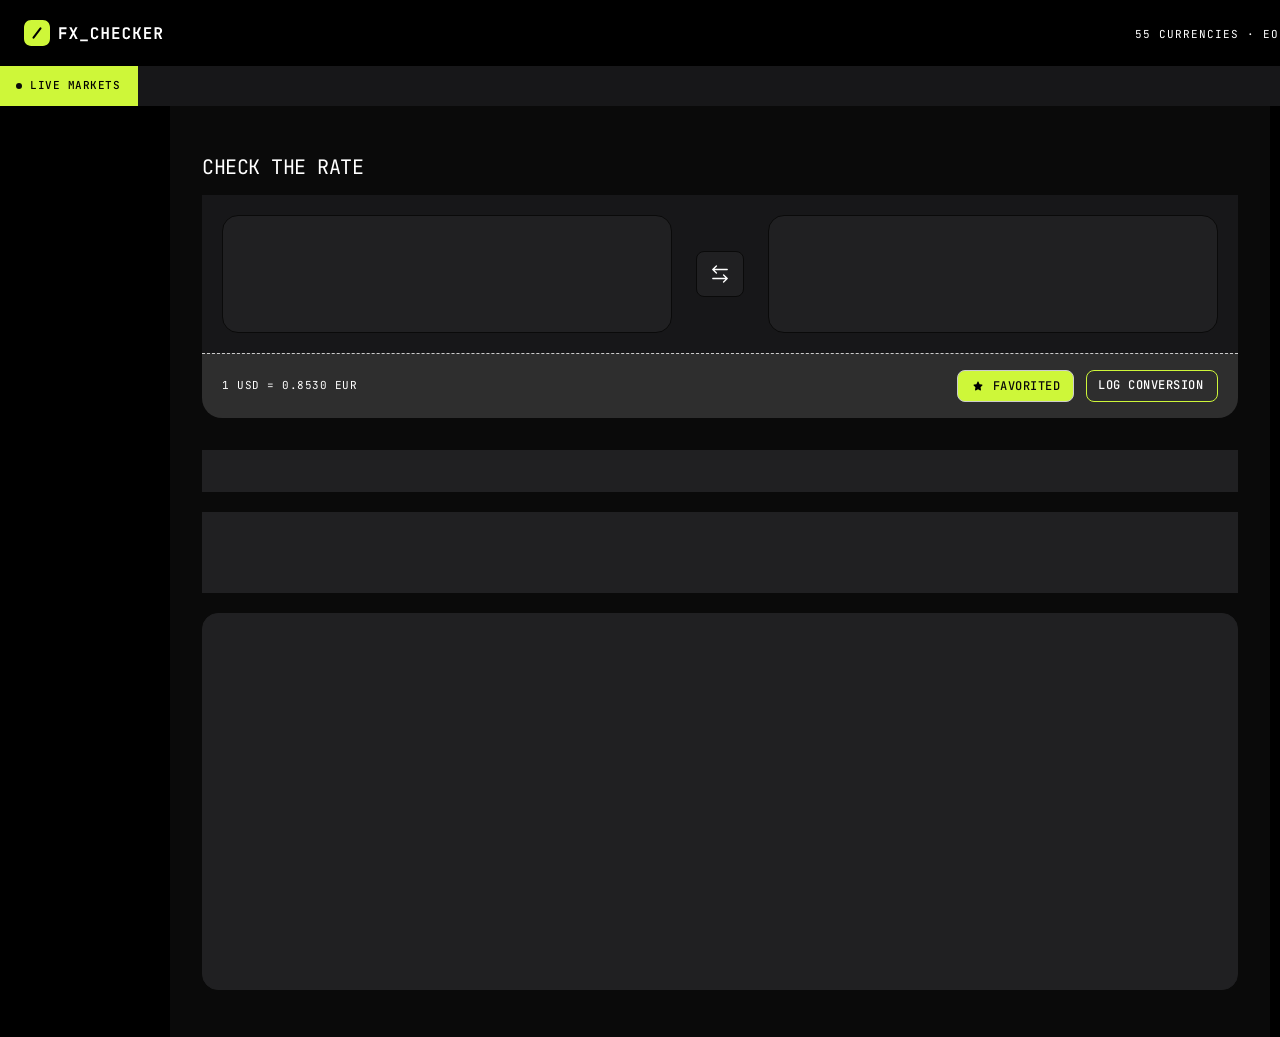
==== index.html @ 10e7f553 "add details container with desktop tabs, stats container and chart" ====
<!DOCTYPE html>
<html lang="en">
<head>
  <meta charset="UTF-8">
  <meta name="viewport" content="width=device-width, initial-scale=1.0">
  <link rel="stylesheet" href="css/styles.css">
  <link rel="icon" type="image/png" sizes="32x32" href="./assets/images/favicon-32x32.png">

  <title>Frontend Mentor | FX Checker</title>
</head>
<body>
  <main>
    <header id="header">
      <div id="logo">
        <img src="./assets/images/logo.svg" alt="FX Checker">
      </div>
      <div id="header-right">
        <span>55 CURRENCIES · EOD · ECB DATA</span>
      </div>
    </header>

    <section id="live-markets">
        <!-- Dynamic: scrolling list of currency pairs, each with its rate and 24h change (▲ up / ▼ down) -->
         <div id="live-market-left">
          <div id="circle"></div>
          <div id="text">
            LIVE MARKETS
          </div>
         </div>

         <ul id="list-container-right"></ul>
    </section>
    <section class="content">
      <div class="converter-wrapper">
        <div id="section-title">
          CHECK THE RATE
        </div>
        <div class="converter">
          <div id="top-container">
            <div class="container"></div>
            <div class="exchange-button">
              <img src="./assets/images/icon-exchange.svg" alt="Exchange">
            </div>
            <div class="container"></div>
          </div>
          <div id="bottom-container">
            <div id="conversion-rate">1 USD = 0.8530 EUR</div>
            <div id="conversion-info-container">
              <div class="favorite-button">
                <div id="star">
                  <img src="./assets/images/icon-star-filled.svg" alt="Star">
                </div>
                <div id="logo-conversion-text">
                  FAVORITED
                </div>
              </div>
              <div class="log-conversion-button">
                <div id="log-conversion-text">
                  LOG CONVERSION
                </div>
              </div>
            </div>
          </div>
        </div>
      </div>

      <div id="details-container">
        <div id="desktop-tabs"></div>
        <div id="stats-container"></div>
        <div id="chart"></div>
      </div>
    </section>

  </main>
<script src="js/main.js"></script>
</body>
</html>
---- css/styles.css ----
@font-face {
    font-family: 'JetBrains Mono';
    src: url("../assets/fonts/jetbrains-mono/jetbrains-mono-variable.ttf") format('truetype');
    font-weight: 100 800;
    font-style: normal;
}

*{
    margin: 0;
    padding: 0;
    box-sizing: border-box; 
}

body{
    color: white;
    background: black;
}

main{
    width:1440px;
    height: 1037px;
}

#header{
    display: flex;
    align-items: center;
    justify-content: space-between;
    width: 1440px;
    height: 66px;
    padding: 20px 24PX;
}


#logo{
    display: flex;
    justify-content: space-between;
    /*background-color: red;*/
    align-items: center;
    width: 139px;
    height: 26px;
    opacity: 100%;
    color: #FFFFFF;
    z-index: 9999;
}



#header-right{
    width: 281px;
    height: 17px;
    font-family: 'JetBrains Mono';
    font-weight: 400;
    font-style: Regular;
    font-size: 14px;
    line-height: 120%;
    letter-spacing: 1px;

}

#header-right span{
 font-family: JetBrains Mono;
 font-weight: 400;
 font-style: Regular;
 font-size: 11px;
 /*leading-trim: NONE;*/
 line-height: 120%;
 letter-spacing: 1px; 
}


#live-markets{
    display: flex;
    align-items: center;
    overflow: hidden;
    width: 1440px;
    height: 40px;
    gap: 10px;
    /*opacity: 1;*/
    background: var(--colors-neutral-700, #171719);
}


#live-market-left{
  display: flex;
  align-items: center;
  /*justify-content: center;*/
  width: 138px;
  height: 40px;
  gap: 8px;
  opacity: 1;
  border-right: 1px;
  padding: 12px 16px;
  background-color: #cef739;
  color: black;
  z-index: 9999;
   
}


#live-market-left #circle{
    width: 6px;
    height: 6px;
    background-color:#0A0A0A;
    border-radius: 999px;
    /*border: 1px solid red;*/
}


#live-market-left #text{
   width: 92px;
   height: 16px;
   font-family: 'JetBrains Mono';
   font-weight: 500;
   font-style: Medium;
   font-size: 11px;
   
   /*leading-trim: NONE;*/
   line-height: 130%;
   letter-spacing: 0.5px;
}

#list-container-right{ 
    display: flex;
    animation: scroll 1000s linear infinite;
    height: 40px;
    
}

#list-container-right li{
    display: flex;
    width: 208px;
    height: 40px;
    list-style: none;
    border-right: 1px solid grey;
    padding: 12px 20px;
}




@keyframes scroll {
    0% {
        transform: translateX(100wv);
    }
    100% {
        transform: translateX(-100%);
    }
}


/* EXCHANGE CURRENCY DIV START */

.content{
    display: flex;
    flex-direction: column;
    width: 1100px;
    height: 931px;
    background: var(--colors-neutral-900, #0A0A0A);
    /*border: 1px solid #ccc;*/
    margin: 0 auto;
    padding: 49px 32px;
    gap: 32px;
}

.converter-wrapper{
    display: flex;
    flex-direction: column;
    width: 1036px;
    height: 263px;
    gap: 16px;
    /*border-radius: 8px;*/
    /*border: 1px solid #ccc;*/

}

#section-title{
    width: 162px;
    height: 24px;
    font-family: 'JetBrains Mono';
    font-weight: 400;
    font-style: Regular;
    font-size: 20px;
    letter-spacing: -0.5px;
    line-height: 120%;
    vertical-align: middle;
    color: #FFFFFF  ;
}

.converter{
    width: 1036px;
    height: 223px;
    border-radius: 20px;
    /*border: 1px;*/
    color: #171719;
    /*background-color: #ccc;*/

}


#top-container{
  display: flex;
  gap: 24px;
  align-items: center;
  width: 1036px;
  height: 158px;
  padding: 20px;
  background-color: #171719;  
}


#top-container .container{
    width: 450px;
    height: 118px;
    border-radius: 16px;
    /*border: 1px;*/
    gap: 20px;
    padding: 20px;
    color: #202022;
    background-color: #202022;
    border: 1px solid #0A0A0A;
}

#top-container .exchange-button{
    display: flex;
    align-items: center;
    justify-content: center;
    width: 48px;
    height: 46px;
    border-radius: 8px;
    border: 1px solid #0A0A0A;
    background-color: #202022;;
}

.exchange-button img{
    width: 18px;
    height: 18px;
}


#bottom-container{
    display: flex;
    justify-content: space-between;
    align-items: center;
    width: 1036px;
    height: 65px;
    padding: 16px 20px;
    opacity: 1;
    border-top: 1px dashed #ccc;
    background-color: #2E2E2E;
    /*border-style: dashed;*/
    border-bottom-left-radius: 20px;
    border-bottom-right-radius: 20px;
    color: #2E2E2E; 

}

#conversion-rate{
    width: 139px;
    height: 14px;
    opacity: 1;
    /*border: 1px solid #ccc;*/
    color: #FFFFFF;
    font-family: JetBrains Mono;
    font-weight: 400;
    font-style: Regular;
    font-size: 11px; /*font-size: 12px;*/  
    line-height: 120%;
    letter-spacing: 0.5px;


}

#conversion-info-container{
    display: flex;
    justify-content: space-between;
    align-items: center;
    width: 261px;
    height: 32px; 
    /*border: 1px solid #ccc;*/
}


.favorite-button{
    display: flex;
    justify-content: space-between;
    align-items: center;
    width: 117px;
    height: 32px;
    border-radius: 8px;
    border: 1px;
    padding: 8px 12px;
    border: 1px solid #ccc;
    background-color:#CEF739;
    cursor: pointer;
}

#star{
    display: flex;
    justify-content: center;
    align-items: center;
    width: 16px;
    height: 16px;    
}

#star img{
    width: 12.53px;
    height: 12px;    
    filter: brightness(0);
}

.favorite-button #logo-conversion-text{
    display: flex;
    justify-content: center;
    width: 69px;
    height: 16px;
    font-family: JetBrains Mono;
    font-weight: 500;
    font-style: Medium;
    font-size: 12px;
    /*line-height: 130%;*/
    letter-spacing: 0.5px;
    color: #0A0A0A;
}

.log-conversion-button{
    display: flex;
    justify-content: center;    
    align-items: center;
    width: 132px;
    height: 32px;
    border-radius: 8px;
    border: 1px solid #CEF739;
    cursor: pointer;
}


.log-conversion-button #log-conversion-text{
    width: 108px;
    height: 16px;
    color: #FFFFFF;
    font-family: JetBrains Mono;
    font-weight: 500;
    font-style: Medium;
    font-size: 12px;
    line-height: 130%;
    letter-spacing: 0.5px;
}


#details-container{
    display: flex;
    flex-direction: column;
    gap: 20px;
    height: 540px;
    /* background-color: #171719; */
}

#desktop-tabs{
    display: flex;
    width: 1036px;
    height: 42px;
    border-bottom: 1px solid #202022;
    background-color: #202022;
   
}

#stats-container{
    width: 1036px;
    height: 81px;
    gap: 10px;
    background-color: #202022;
}

#chart{
 gap: 20px;   
 width: 1036px;
 height: 377px;
 border-radius: 16px;
 border: 1px solid #202022;
 background-color: #202022; /* this is just for testing  /  visibility*/
 color: #171719;

}





/* EXCHANGE CURRENCY DIV END */




/*

#live-market-header-left{
    background-color: #cef739;
    padding-top: 10px;
    text-transform: uppercase;
    padding-bottom: 10px;
    padding-left: 1.5rem;
    padding-right: 0.4rem;
    margin: 0;
    color: black;
}

#live-market-data-right{
    display: flex;
    align-items: center;
    padding: 10px 5px;
    text-transform: uppercase;
    background-color: #202022;
    color: #FFFFFF;
    margin: 0;

}

#live-market-data-right li{
    display: inline;
    margin-right: 0;
    padding:10px 15px;

}


#live-market-data{
    color:#FFFFFF;
    display: inline;
    overflow: scroll;

}

#live-market-data li{
    color:#FFFFFF;
    display: inline;
    padding: 10px 15px;

    

}



*/
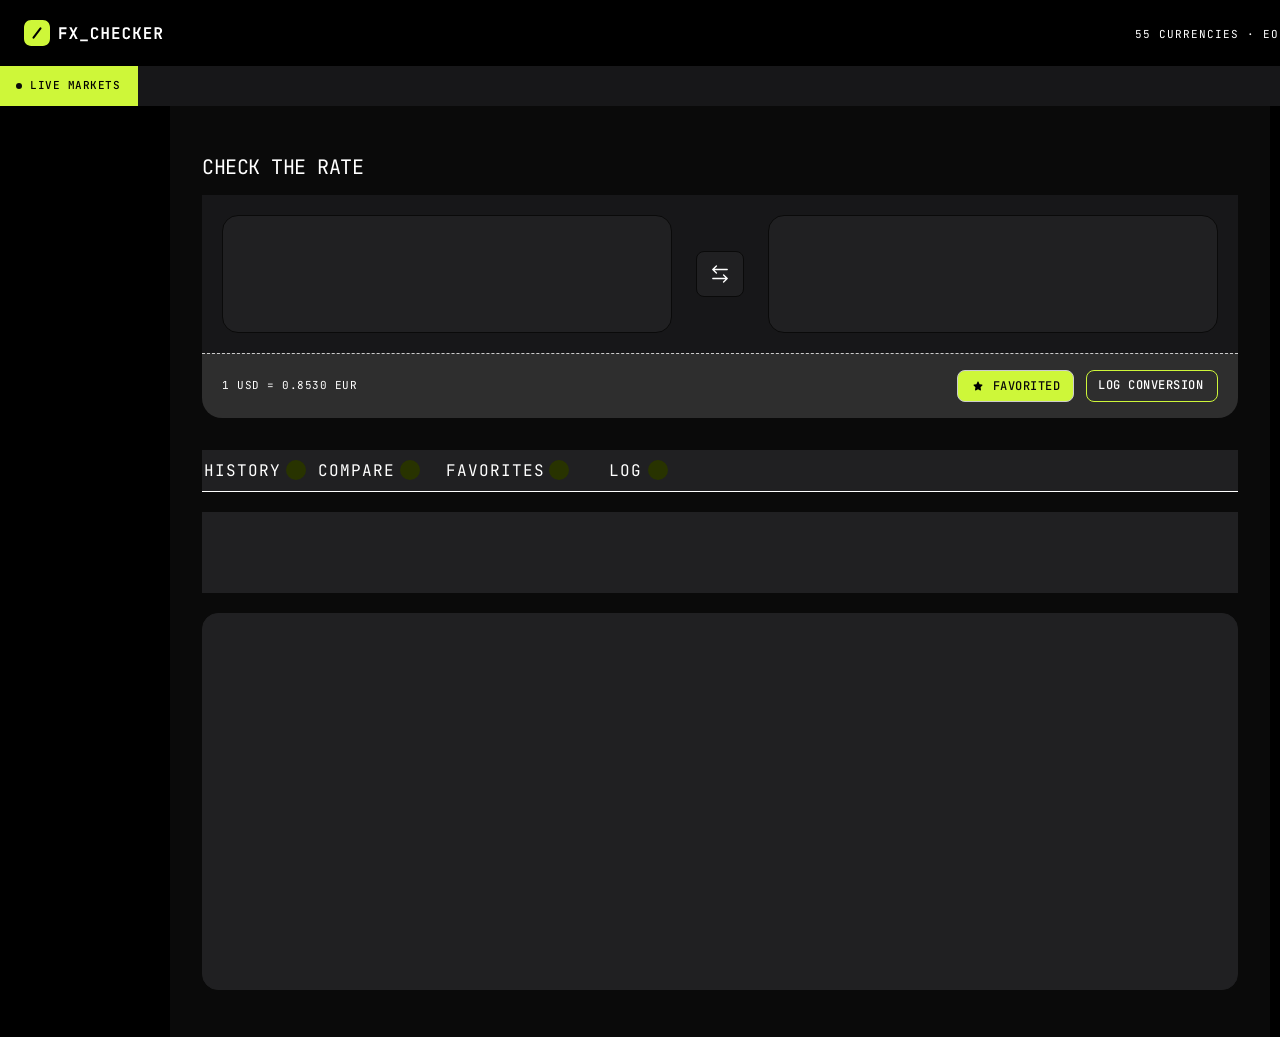
==== commit bd5967b4: "fixed desktop tabs" ====
--- a/index.html
+++ b/index.html
@@ -65,8 +65,44 @@
       </div>
 
       <div id="details-container">
-        <div id="desktop-tabs"></div>
+        <div id="desktop-tabs">
+          <div class="tab-button" id="history-tab-button">
+            <div class="button-content">
+              <div class="tab-label">HISTORY</div>
+              <div class="notification-badge"></div>
+            </div>
+            <div class="active-underline"></div>
+          </div>
+
+          <div class="tab-button" id="compare-tab-button">
+            <div class="button-content">
+              <div class="tab-label">COMPARE</div>
+              <div class="notification-badge"></div>
+            </div>
+            <div class="active-underline"></div>
+          </div>
+
+          <div class="tab-button" id="favorites-tab-button">
+            <div class="button-content">
+              <div id="tab-label-favorite">FAVORITES</div>
+              <div class="notification-badge"></div>
+            </div>
+            <div class="active-underline-favorite"></div>
+          </div>
+
+
+          <div class="tab-button" id="log-tab-button">
+            <div class="button-content">
+              <div id="tab-label-log">LOG</div>
+              <div class="notification-badge"></div>
+            </div>
+            <div class="active-underline-log"></div>
+          </div>
+        </div>
+    
+
         <div id="stats-container"></div>
+
         <div id="chart"></div>
       </div>
     </section>
--- a/css/styles.css
+++ b/css/styles.css
@@ -359,10 +359,160 @@
     display: flex;
     width: 1036px;
     height: 42px;
-    border-bottom: 1px solid #202022;
+    gap: 8px;
+    border-bottom: 1px solid white; /* #202022 */
     background-color: #202022;
-   
-}
+}
+
+.tab-button{
+    cursor: pointer;
+}
+
+#history-tab-button{
+    width: 106px;
+    height: 42px;
+}
+
+
+.button-content{
+    display: flex;
+    justify-content: center;
+    align-items: center;
+}
+
+
+.tab-label{
+    width: 74px;
+    height: 19px;
+    font-family: JetBrains Mono;
+    font-weight: 400;
+    font-style: Regular;
+    font-size: 16px;
+    line-height: 120%;
+    letter-spacing: 1px;
+    text-align: center;
+    color: #FFFFFF;
+}
+
+#tab-label-favorite{
+    width: 95px;
+    height: 19px;
+    font-family: JetBrains Mono;
+    font-weight: 400;
+    font-style: Regular;
+    font-size: 16px;
+    line-height: 120%;
+    letter-spacing: 1px;
+    text-align: center;
+
+}
+
+#tab-label-log{
+    width: 31px;
+    height: 19px;
+    font-family: JetBrains Mono;
+    font-weight: 400;
+    font-style: Regular;
+    font-size: 16px;
+    line-height: 120%;
+    letter-spacing: 1px;
+    text-align: center;
+
+}
+
+
+.notification-badge{
+    width: 20px;
+    height: 20px;
+    border-radius: 999px;
+    background-color: #283300;
+}
+
+
+.active-underline{
+    width: 106px;
+    height: 1px;
+    border-bottom: none;
+    transition: bottom-border 0 ease;
+}
+
+
+.tab-button:hover .active-underline{
+    border-bottom: 2px solid #CEF739;
+}
+
+
+.active-underline-favorite{
+    width: 155px;
+    height: 1px;
+    border-bottom: none;
+    transition: bottom-border 0 ease;
+}
+
+.tab-button:hover .active-underline-favorite{
+    border-bottom: 2px solid #CEF739;
+}
+
+.active-underline-log{
+    width: 91px;
+    height: 2px;
+    border-bottom: none;
+    transition: bottom-border 0 ease;
+}
+
+.tab-button:hover .active-underline-log{
+    border-bottom: 2px solid #CEF739;    
+}
+
+
+
+
+
+#history-tab-button .button-content{
+    width: 106px;
+    height: 40px;
+    padding: auto 16px;
+    gap: 8px
+}
+
+
+#compare-tab-button{
+    width: 106px;
+    height: 42px;
+}
+
+#compare-tab-button .button-content{
+    width: 106px;
+    height: 40px;
+    padding: auto 16px;
+    gap: 8px;
+}
+
+#favorites-tab-button{
+    width: 155px;
+    height: 42px;
+}
+
+#favorites-tab-button .button-content{
+    width: 155px;
+    height: 40px;
+    padding: auto 16px;
+    gap: 8px;
+}
+
+#log-tab-button{
+    width: 91px;
+    height: 42px;
+}
+
+#log-tab-button .button-content{
+    width: 91px;
+    height: 40px;
+    padding: auto 16px;
+    gap: 8px;
+}
+
+
 
 #stats-container{
     width: 1036px;
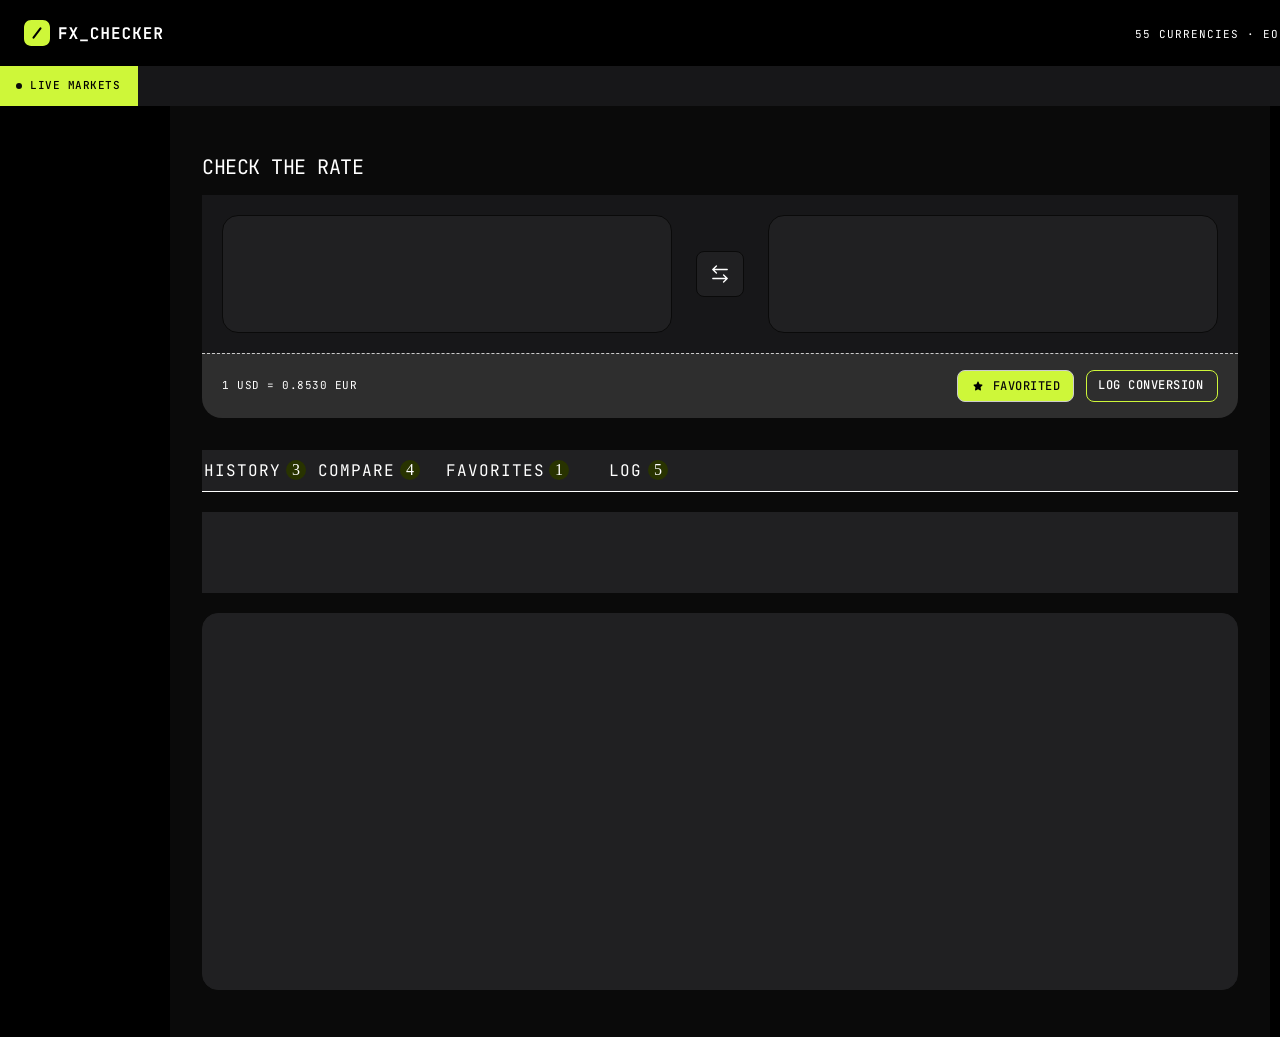
==== commit 14d72b87: "center notification badge's value" ====
--- a/index.html
+++ b/index.html
@@ -69,7 +69,7 @@
           <div class="tab-button" id="history-tab-button">
             <div class="button-content">
               <div class="tab-label">HISTORY</div>
-              <div class="notification-badge"></div>
+              <div class="notification-badge">3</div>
             </div>
             <div class="active-underline"></div>
           </div>
@@ -77,7 +77,7 @@
           <div class="tab-button" id="compare-tab-button">
             <div class="button-content">
               <div class="tab-label">COMPARE</div>
-              <div class="notification-badge"></div>
+              <div class="notification-badge">4</div>
             </div>
             <div class="active-underline"></div>
           </div>
@@ -85,7 +85,7 @@
           <div class="tab-button" id="favorites-tab-button">
             <div class="button-content">
               <div id="tab-label-favorite">FAVORITES</div>
-              <div class="notification-badge"></div>
+              <div class="notification-badge">1</div>
             </div>
             <div class="active-underline-favorite"></div>
           </div>
@@ -94,7 +94,7 @@
           <div class="tab-button" id="log-tab-button">
             <div class="button-content">
               <div id="tab-label-log">LOG</div>
-              <div class="notification-badge"></div>
+              <div class="notification-badge">5</div>
             </div>
             <div class="active-underline-log"></div>
           </div>
--- a/css/styles.css
+++ b/css/styles.css
@@ -422,6 +422,9 @@
 
 
 .notification-badge{
+    display: flex;
+    justify-content: center;
+    align-items: center;
     width: 20px;
     height: 20px;
     border-radius: 999px;
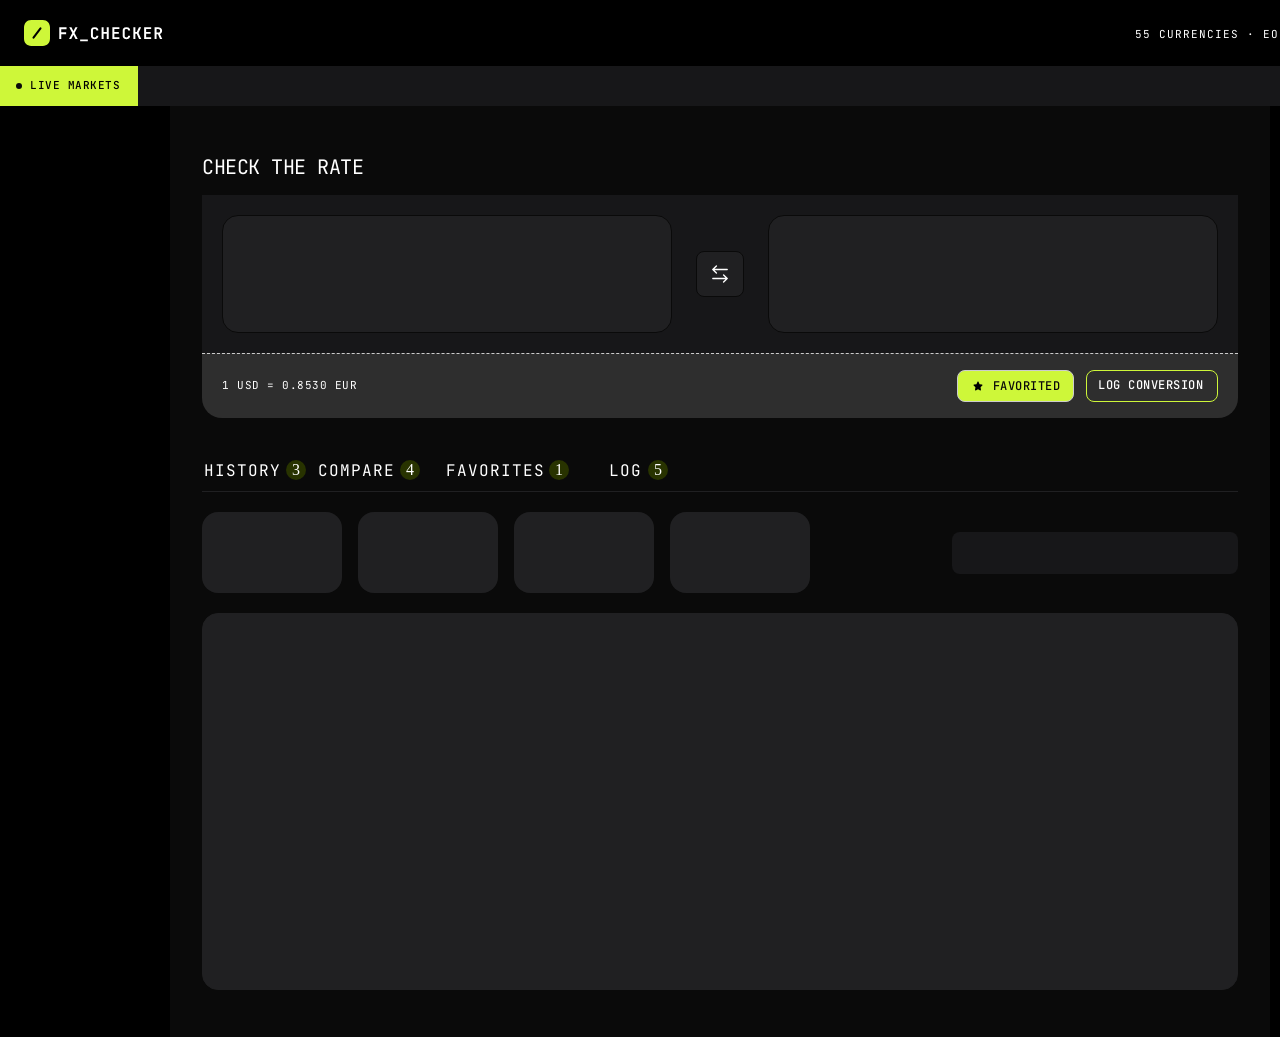
==== commit fd3a8adb: "added stats-container barebone" ====
--- a/index.html
+++ b/index.html
@@ -101,7 +101,16 @@
         </div>
     
 
-        <div id="stats-container"></div>
+        <div id="stats-container">
+          <div id="conversion-stats">
+            <div class="frame"></div>
+            <div class="frame"></div>
+            <div class="frame"></div>
+            <div class="frame"></div>
+          </div>
+          <div id="container"></div>
+        </div>
+
 
         <div id="chart"></div>
       </div>
--- a/css/styles.css
+++ b/css/styles.css
@@ -360,8 +360,8 @@
     width: 1036px;
     height: 42px;
     gap: 8px;
-    border-bottom: 1px solid white; /* #202022 */
-    background-color: #202022;
+    border-bottom: 1px solid #202022;
+    /*background-color: #202022;*/
 }
 
 .tab-button{
@@ -518,11 +518,44 @@
 
 
 #stats-container{
+    display: flex;
+    align-items: center;
+    gap: 10px;
     width: 1036px;
     height: 81px;
-    gap: 10px;
+}
+
+#conversion-stats{
+    display: flex;
+    gap: 16px;
+    width: 740px;
+    height: 81px;
+    
+}
+
+#conversion-stats .frame{
+    width: 140px;
+    height: 81px;
+    border-radius: 16px;
     background-color: #202022;
 }
+
+
+
+
+#container{
+    
+    width: 286px;
+    height: 42px;
+    background-color: #171719;
+    opacity: 1;
+    border-radius: 8px;
+    padding: 8px;
+
+}
+
+
+
 
 #chart{
  gap: 20px;   
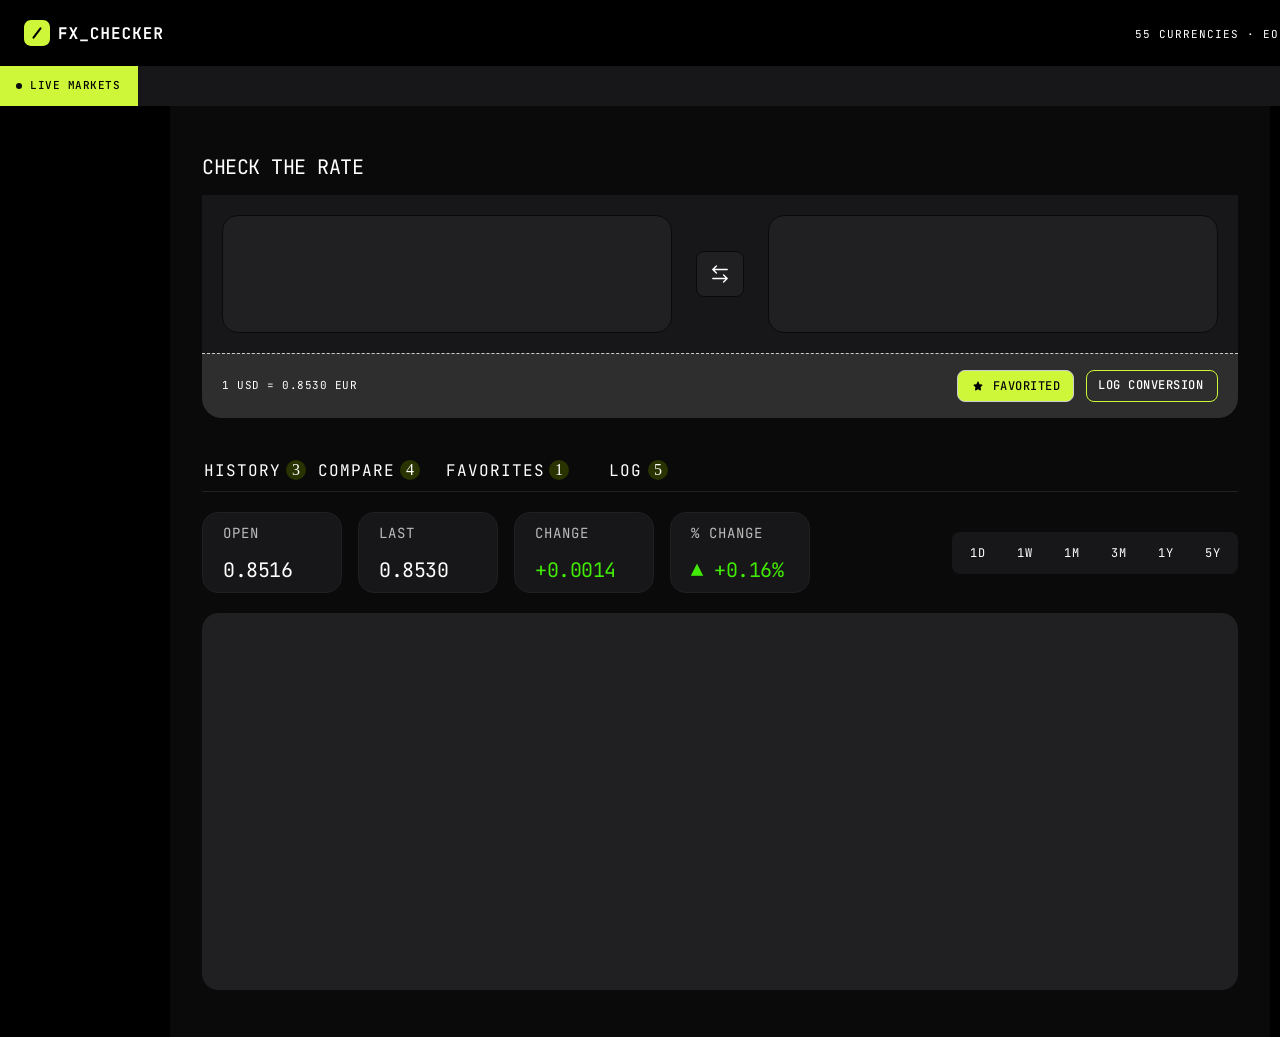
==== commit da0024ed: "added stats-container and all its children" ====
--- a/index.html
+++ b/index.html
@@ -103,12 +103,55 @@
 
         <div id="stats-container">
           <div id="conversion-stats">
-            <div class="frame"></div>
-            <div class="frame"></div>
-            <div class="frame"></div>
-            <div class="frame"></div>
+            <div class="frame">
+              <div class="open-label">OPEN</div>
+              <div class="open-value">0.8516</div>
+            </div>
+            <div class="frame">
+              <div class="last-label">LAST</div>
+              <div class="last-value">0.8530</div>
+            </div>
+            <div class="frame">
+              <div class="change-label">CHANGE</div>
+              <div class="change-value">+0.0014</div>
+            </div>
+            <div class="frame">
+              <div class="percent-change-label">% CHANGE</div>
+              <div class="percent-change-value">▲ +0.16%</div>
+            </div>
           </div>
-          <div id="container"></div>
+          <div id="container">
+            <div class="button">
+              <div class="one-day-button">
+                1D
+              </div>
+            </div>
+            <div class="button">
+              <div class="one-week-button">
+                1W
+              </div>
+            </div>
+            <div class="button">
+              <div class="one-month-button">
+                1M
+              </div>
+            </div>
+            <div class="button">
+              <div class="three-months-button">
+                3M
+              </div>
+            </div>
+            <div class="button">
+              <div class="one-year-button">
+                1Y
+              </div>
+            </div>
+            <div class="button">
+              <div class="five-years-button">
+                5Y
+              </div>
+            </div>
+          </div>
         </div>
 
 
--- a/css/styles.css
+++ b/css/styles.css
@@ -534,27 +534,104 @@
 }
 
 #conversion-stats .frame{
+    display: flex;
+    flex-direction: column;
+    gap: 16px;
     width: 140px;
     height: 81px;
+    padding: 12px 20px;
     border-radius: 16px;
-    background-color: #202022;
-}
-
-
+    border: 1px solid #202022;
+    background-color: #171719;
+}
+
+
+.open-label, .last-label, .change-label, .percent-change-label{
+    width: 100px;
+    height: 17px;
+    opacity: 0.7;
+
+    font-family: JetBrains Mono;
+    font-weight: 400;
+    font-style: Regular;
+    font-size: 14px;
+    line-height: 120%;
+    letter-spacing: 1px;
+
+
+}
+
+
+.open-value, .last-value{
+    width: 70px;
+    height: 24px;
+    opacity: 1;
+    
+    font-family: JetBrains Mono;
+    font-weight: 400;
+    font-style: Regular;
+    font-size: 20px;
+    line-height: 120%;
+    letter-spacing: -0.5px;
+    color: #FFFFFF;
+
+}
+
+.change-value, .percent-change-value{
+    width: 100px;
+    height: 24px;
+    color: #42EB05;
+    font-family: JetBrains Mono;
+    font-weight: 400;
+    font-style: Regular;
+    font-size: 20px;
+    line-height: 120%;
+    letter-spacing: -0.5px;
+
+}
 
 
 #container{
-    
+    display: flex;
+    align-items: center;
     width: 286px;
     height: 42px;
     background-color: #171719;
+;
     opacity: 1;
     border-radius: 8px;
-    padding: 8px;
-
-}
-
-
+    padding: 2px;
+
+}
+
+#container .button{
+    width: 47px;
+    height: 38px;
+    opacity: 1;
+    padding: 12px 16px;
+    border-radius: 10px;  /* actual border radius in the design file is  44px*/
+    cursor: pointer;
+}
+
+#container .button:hover{
+    background-color: #2E2E2E;
+}
+
+.button .one-day-button, .one-week-button, .one-month-button, .three-months-button, .one-year-button, .five-years-button{
+    width: 15px;
+    height: 14px;
+    opacity: 1;
+
+    font-family: JetBrains Mono;
+    font-weight: 400;
+    font-style: Regular;
+    font-size: 12px;
+    line-height: 120%;
+    letter-spacing: 0.5px;
+    text-align: center;
+
+
+}
 
 
 #chart{
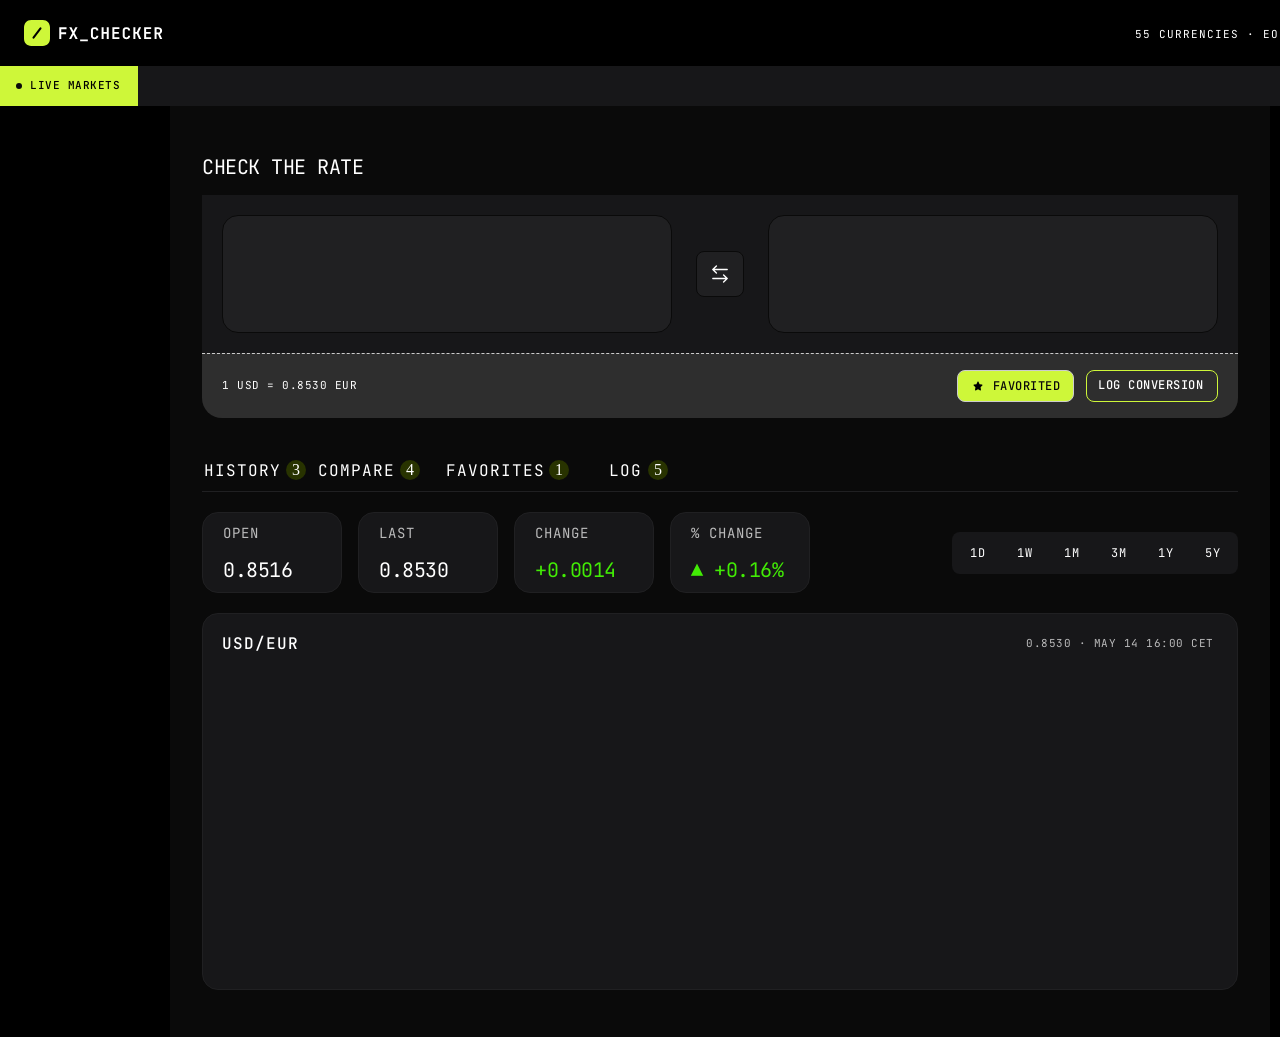
==== commit a8d9b9f1: "added chart header" ====
--- a/index.html
+++ b/index.html
@@ -155,7 +155,17 @@
         </div>
 
 
-        <div id="chart"></div>
+        <div id="chart">
+          <div id="chart-header">
+            <div id="chart-title">
+              USD/EUR
+            </div>
+            <div id="chart-date-info">
+              0.8530 · MAY 14 16:00 CET
+            </div>
+          </div>
+          <div id="chart-container"></div>
+        </div>
       </div>
     </section>
 
--- a/css/styles.css
+++ b/css/styles.css
@@ -635,19 +635,64 @@
 
 
 #chart{
+ display: flex;
+ flex-direction: column;
+ align-items: center;
  gap: 20px;   
+ padding: 20px;
  width: 1036px;
  height: 377px;
  border-radius: 16px;
  border: 1px solid #202022;
- background-color: #202022; /* this is just for testing  /  visibility*/
+ background-color: #171719; /* #202022 this is just for testing  /  visibility*/
  color: #171719;
 
 }
 
-
-
-
+#chart-header{
+    display: flex;
+    justify-content: space-between;
+    align-items: center;
+    width: 996px;
+    height: 19px;
+    
+}
+
+#chart-header #chart-title{
+    width: 74px;
+    height: 19px;
+
+    font-family: JetBrains Mono;
+    font-weight: 500;
+    font-style: Medium;
+    font-size: 16px;
+    line-height: 120%;
+    letter-spacing: 1px;
+    color: #FFFFFF;
+
+}
+
+#chart-date-info{
+    display: flex;
+    justify-content: space-between;
+    width: 192px;
+    height: 14px;
+    opacity: 70%;
+    
+    font-family: JetBrains Mono;
+    font-weight: 400;
+    font-style: Regular;
+    font-size: 11px; /* 11px is the actual font size according to Figma design file*/
+    line-height: 120%;
+    letter-spacing: 0.5px;
+    text-align: center;
+    color: #FFFFFF;
+
+}
+
+#chart-container{
+
+}
 
 /* EXCHANGE CURRENCY DIV END */
 
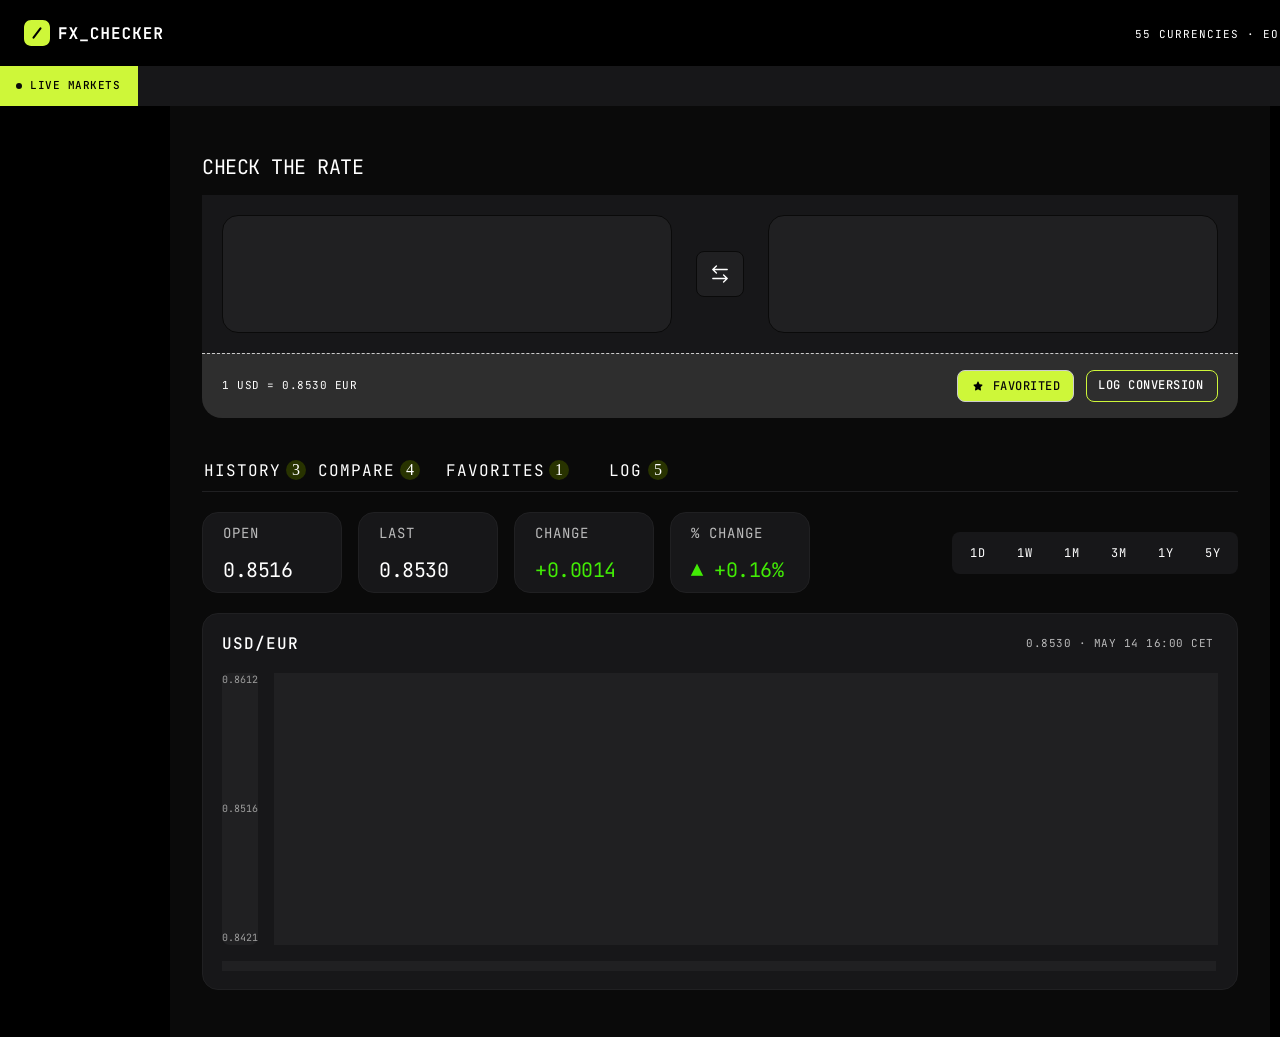
==== commit 8135191d: "added chart vector" ====
--- a/index.html
+++ b/index.html
@@ -164,7 +164,21 @@
               0.8530 · MAY 14 16:00 CET
             </div>
           </div>
-          <div id="chart-container"></div>
+          <div id="chart-container">
+            <div id="container-top">
+              <div class="icon">
+                <div class="vector"></div>
+                <div class="vector"></div>
+                <div class="vector"></div>
+              </div>
+              <div id="container">
+                <div class="chart-y-axis-value">0.8612</div>
+                <div class="chart-y-axis-value">0.8516</div>
+                <div class="chart-y-axis-value">0.8421</div>
+              </div>
+            </div>
+            <div id="container-bottom"></div>
+          </div>
         </div>
       </div>
     </section>
--- a/css/styles.css
+++ b/css/styles.css
@@ -691,8 +691,69 @@
 }
 
 #chart-container{
-
-}
+    display: flex;
+    flex-direction: column;
+    width: 996px;
+    height: 298px;
+    gap: 16px;
+}
+
+
+#chart-container #container-top{
+    display: flex;
+    flex-direction: row-reverse;
+    width: 996px;
+    height: 272px;
+    gap: 16px;
+    background-color: /*#202022*/;
+}
+
+#container-top .icon{
+    width: 994px;
+    height: 272px;
+    background-color:  #202022 /*gray*/;
+}
+
+#container-top #container{
+    display: flex;
+    flex-direction: column;
+    justify-content: space-between;
+    width: 36px;
+    height: 272px;
+    background-color: #202022 /*gray*/;
+}
+
+#container .chart-y-axis-value{
+    width: 36px;
+    height: 10px;
+    color: #9D9D9D;
+    font-family: JetBrains Mono;
+    font-weight: 400;
+    font-style: Regular;
+    font-size: 10px;
+    line-height: 100%;
+    letter-spacing: 0px;
+
+}
+
+.vector{
+    width: 944px;
+    height: 0px;
+    border: 1.5px dash ;
+}
+
+
+
+#chart-container #container-bottom{
+    display: flex;
+    justify-content: space-between;
+    width: 994px;
+    height: 10px;
+    background-color: #202022;
+}
+
+
+
 
 /* EXCHANGE CURRENCY DIV END */
 
